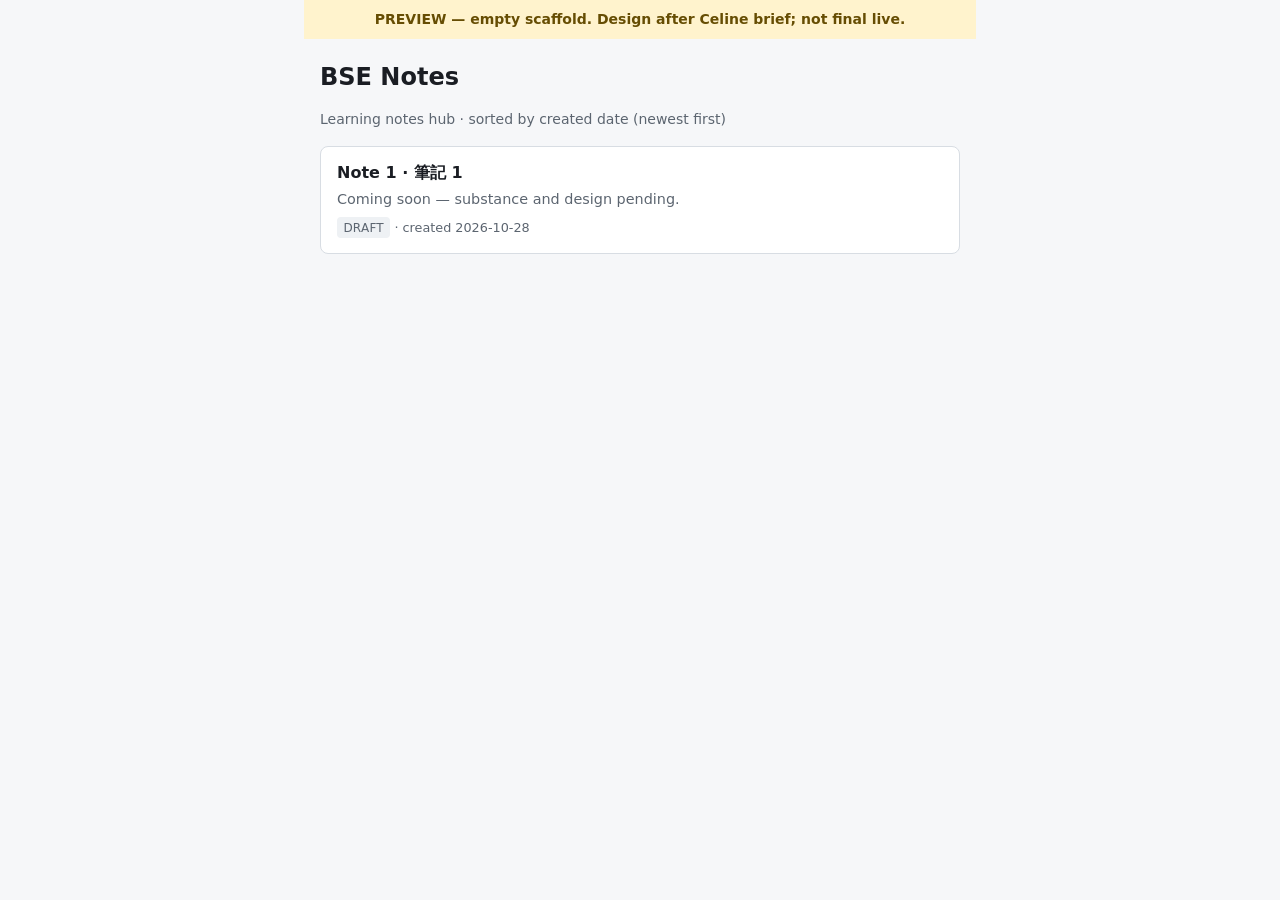
==== index.html @ 2950cb47 "chore: Pages scaffold with bans-safe public placeholders Empty hub + notes/note-01 draft. Generic pu" ====
<!DOCTYPE html>
<html lang="zh-Hant">
<head>
  <meta charset="utf-8" />
  <meta name="viewport" content="width=device-width, initial-scale=1" />
  <title>BSE Notes (PREVIEW)</title>
  <meta name="description" content="Building Services Engineering learning notes hub." />
  <meta name="robots" content="noindex,nofollow" />
  <link rel="stylesheet" href="styles.css" />
</head>
<body>
  <p class="preview-banner" role="status">PREVIEW — empty scaffold. Design after Celine brief; not final live.</p>
  <header class="site-header">
    <h1>BSE Notes</h1>
    <p class="meta">Learning notes hub · sorted by created date (newest first)</p>
  </header>
  <main>
    <ul class="note-list" id="note-list" aria-label="Notes">
      <!-- Filled from notes/manifest.json -->
    </ul>
    <p id="load-error" class="meta" hidden>Could not load notes/manifest.json.</p>
  </main>
  <script>
    (function () {
      var list = document.getElementById("note-list");
      var err = document.getElementById("load-error");
      fetch("notes/manifest.json", { cache: "no-store" })
        .then(function (r) {
          if (!r.ok) throw new Error(String(r.status));
          return r.json();
        })
        .then(function (data) {
          var notes = (data.notes || []).slice().sort(function (a, b) {
            return (b.created || "").localeCompare(a.created || "");
          });
          if (!notes.length) {
            list.innerHTML = "<li><p class=\"summary\">No notes yet.</p></li>";
            return;
          }
          list.innerHTML = notes
            .map(function (n) {
              var href = n.path || ("notes/" + n.slug + "/");
              var zh = n.titleZh ? " · " + n.titleZh : "";
              return (
                '<li><a href="' +
                href +
                '"><div class="title">' +
                (n.title || n.slug) +
                zh +
                '</div><p class="summary">' +
                (n.summary || "") +
                '</p><div class="meta-row"><span class="badge">' +
                (n.status || "draft") +
                "</span> · created " +
                (n.created || "?") +
                "</div></a></li>"
              );
            })
            .join("");
        })
        .catch(function () {
          err.hidden = false;
        });
    })();
  </script>
</body>
</html>
---- styles.css ----
/* Scaffold styles — replace when Celine hub/note brief lands. */
:root {
  color-scheme: light;
  --bg: #f6f7f9;
  --fg: #1a1d23;
  --muted: #5c6570;
  --line: #d8dde3;
  --accent: #0b6e4f;
  --banner: #fff3cd;
  --banner-fg: #664d03;
  font-family: system-ui, -apple-system, "Segoe UI", sans-serif;
  line-height: 1.5;
}
* { box-sizing: border-box; }
body {
  margin: 0;
  background: var(--bg);
  color: var(--fg);
  padding: 0 1rem 3rem;
  max-width: 42rem;
  margin-inline: auto;
}
.preview-banner {
  margin: 0 -1rem 1.25rem;
  padding: 0.55rem 1rem;
  background: var(--banner);
  color: var(--banner-fg);
  font-size: 0.875rem;
  font-weight: 600;
  text-align: center;
}
.site-header h1 { margin: 0.25rem 0; font-size: 1.5rem; }
.site-header .zh { color: var(--muted); font-weight: 500; font-size: 0.9em; }
.meta, .crumb { color: var(--muted); font-size: 0.875rem; }
.crumb a { color: var(--accent); }
.note-list { list-style: none; padding: 0; margin: 1rem 0 0; }
.note-list li {
  border: 1px solid var(--line);
  border-radius: 0.5rem;
  background: #fff;
  margin-bottom: 0.75rem;
}
.note-list a {
  display: block;
  padding: 0.9rem 1rem;
  color: inherit;
  text-decoration: none;
}
.note-list a:focus-visible {
  outline: 2px solid var(--accent);
  outline-offset: 2px;
}
.note-list .title { font-weight: 650; }
.note-list .summary { margin: 0.25rem 0 0; color: var(--muted); font-size: 0.9rem; }
.note-list .meta-row { margin-top: 0.4rem; font-size: 0.8rem; color: var(--muted); }
.badge {
  display: inline-block;
  padding: 0.1rem 0.4rem;
  border-radius: 0.25rem;
  background: #eef1f4;
  font-size: 0.75rem;
  text-transform: uppercase;
  letter-spacing: 0.02em;
}
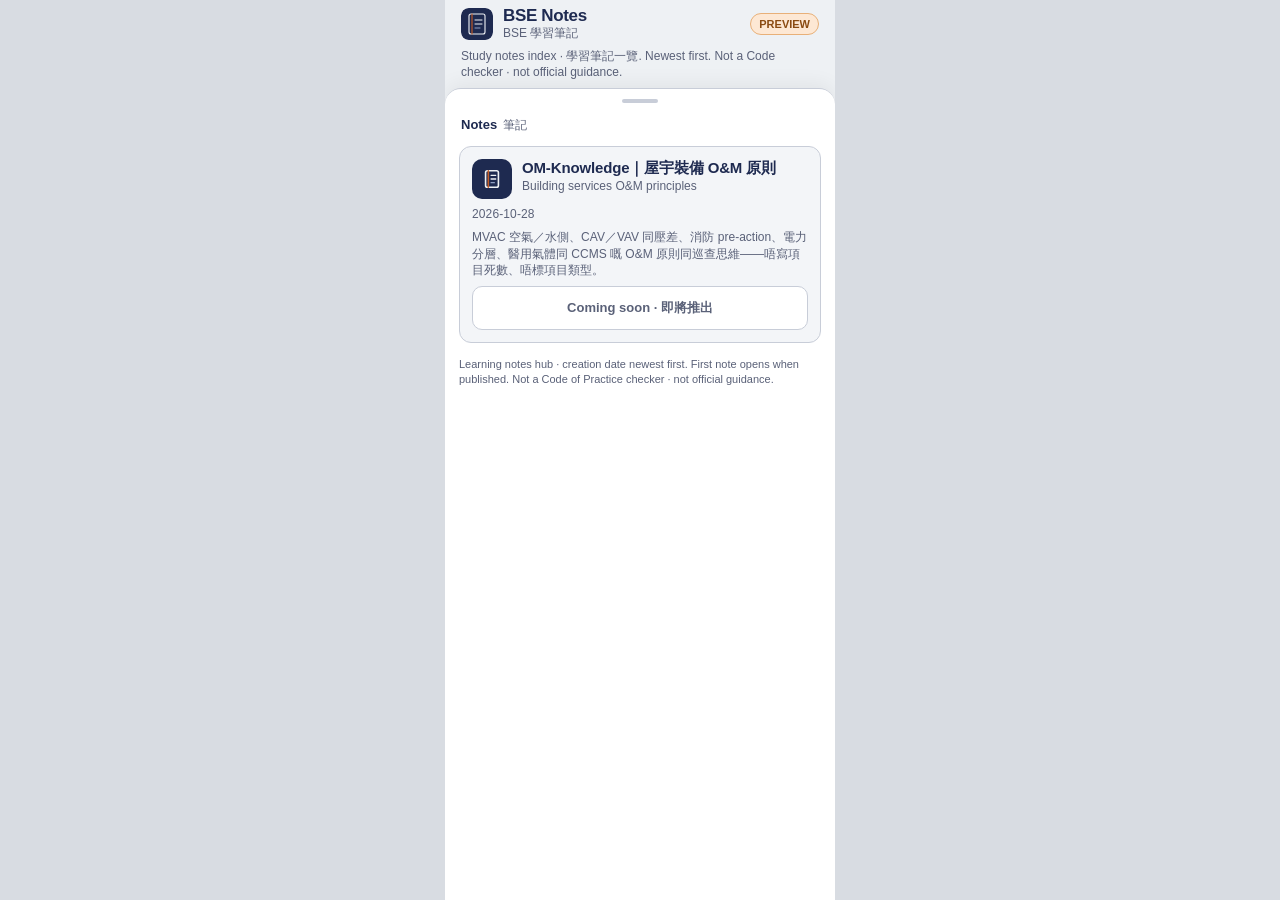
==== commit ad76e93e: "feat: hub preview from Celine brief-hub-v1 Port mockup hub-v1 to index with PREVIEW badge. First car" ====
--- a/index.html
+++ b/index.html
@@ -1,67 +1,304 @@
 <!DOCTYPE html>
-<html lang="zh-Hant">
+<html lang="en">
 <head>
   <meta charset="utf-8" />
-  <meta name="viewport" content="width=device-width, initial-scale=1" />
+  <meta name="viewport" content="width=device-width, initial-scale=1, viewport-fit=cover" />
   <title>BSE Notes (PREVIEW)</title>
-  <meta name="description" content="Building Services Engineering learning notes hub." />
+  <meta name="description" content="BSE learning notes index — learning notes hub (preview)." />
   <meta name="robots" content="noindex,nofollow" />
-  <link rel="stylesheet" href="styles.css" />
+  <style>
+    /* Tokens + type kinship with BSE Tools / psychart — do not invent a separate palette */
+    :root {
+      --canvas: #EEF1F4;
+      --panel: #FFFFFF;
+      --ink: #1E2A50;
+      --muted: #5A6178;
+      --line: #C8CDD8;
+      --accent: #C45C26;
+      --focus: #174A7C;
+      --safe-bottom: env(safe-area-inset-bottom, 0px);
+    }
+    * { box-sizing: border-box; }
+    html, body {
+      margin: 0;
+      padding: 0;
+      background: #D8DCE2;
+      color: var(--ink);
+      font-family: -apple-system, BlinkMacSystemFont, "Segoe UI", Roboto,
+        "Noto Sans TC", "PingFang TC", "Helvetica Neue", sans-serif;
+      -webkit-text-size-adjust: 100%;
+    }
+    /* Primary canvas = iPhone 13 CSS frame (same as tools hub / psychart .phone) */
+    .phone {
+      width: 390px;
+      max-width: 100vw;
+      min-height: 844px;
+      height: 100dvh;
+      max-height: 100dvh;
+      margin: 0 auto;
+      background: var(--canvas);
+      display: flex;
+      flex-direction: column;
+      overflow: hidden;
+      position: relative;
+    }
+    @media (max-width: 430px) {
+      .phone { width: 100%; min-height: 100dvh; }
+    }
+
+    header.appbar {
+      flex: 0 0 auto;
+      padding: 6px 16px 4px;
+      display: flex;
+      align-items: center;
+      gap: 10px;
+    }
+    header.appbar img.mark {
+      width: 32px;
+      height: 32px;
+      border-radius: 8px;
+      flex: 0 0 auto;
+    }
+    header.appbar .titles { min-width: 0; flex: 1 1 auto; }
+    header.appbar h1 {
+      margin: 0;
+      font-size: 17px;
+      font-weight: 700;
+      letter-spacing: -0.02em;
+      line-height: 1.2;
+    }
+    header.appbar .sub {
+      font-size: 12px;
+      color: var(--muted);
+      font-weight: 500;
+      line-height: 1.3;
+      overflow-wrap: anywhere;
+    }
+    .badge {
+      font-size: 11px;
+      font-weight: 700;
+      color: #8a4b12;
+      background: #fde8d4;
+      border: 1px solid #e8b078;
+      border-radius: 999px;
+      padding: 4px 8px;
+      white-space: nowrap;
+      flex: 0 0 auto;
+    }
+
+    .intro {
+      margin: 0;
+      padding: 2px 16px 8px;
+      font-size: 12px;
+      color: var(--muted);
+      line-height: 1.35;
+      overflow-wrap: anywhere;
+    }
+
+    .sheet {
+      flex: 1 1 auto;
+      min-height: 0;
+      background: var(--panel);
+      border-radius: 16px 16px 0 0;
+      box-shadow: 0 -4px 20px rgba(0, 0, 0, 0.06);
+      border-top: 1px solid var(--line);
+      padding: 10px 14px calc(12px + var(--safe-bottom));
+      overflow-y: auto;
+      -webkit-overflow-scrolling: touch;
+      display: flex;
+      flex-direction: column;
+      gap: 10px;
+    }
+    .grab {
+      width: 36px;
+      height: 4px;
+      border-radius: 999px;
+      background: var(--line);
+      margin: 0 auto 4px;
+    }
+    .section-label {
+      display: flex;
+      align-items: baseline;
+      gap: 6px;
+      padding: 0 2px 2px;
+    }
+    .section-label .en {
+      font-size: 13px;
+      font-weight: 700;
+    }
+    .section-label .zh {
+      font-size: 12px;
+      color: var(--muted);
+      font-weight: 500;
+    }
+
+    .cards {
+      display: flex;
+      flex-direction: column;
+      gap: 10px;
+    }
+
+    .card {
+      background: #FAFBFC;
+      border: 1px solid var(--line);
+      border-radius: 12px;
+      padding: 12px;
+      display: flex;
+      flex-direction: column;
+      gap: 8px;
+      text-decoration: none;
+      color: inherit;
+    }
+    .card.soon {
+      background: #F3F5F8;
+    }
+    .card-top {
+      display: flex;
+      align-items: flex-start;
+      gap: 10px;
+    }
+    .card-icon {
+      width: 40px;
+      height: 40px;
+      border-radius: 10px;
+      flex: 0 0 auto;
+      background: var(--ink);
+      display: flex;
+      align-items: center;
+      justify-content: center;
+    }
+    .card-icon svg {
+      width: 22px;
+      height: 22px;
+      display: block;
+    }
+    .card-titles { min-width: 0; flex: 1 1 auto; }
+    .card-titles .en {
+      display: block;
+      font-size: 15px;
+      font-weight: 700;
+      letter-spacing: -0.01em;
+      line-height: 1.25;
+      overflow-wrap: anywhere;
+    }
+    .card-titles .zh {
+      display: block;
+      font-size: 12px;
+      color: var(--muted);
+      font-weight: 500;
+      margin-top: 1px;
+      line-height: 1.3;
+      overflow-wrap: anywhere;
+      word-break: keep-all;
+    }
+    .card-date {
+      margin: 0;
+      font-size: 12px;
+      color: var(--muted);
+      font-weight: 500;
+      font-variant-numeric: tabular-nums;
+      letter-spacing: 0.01em;
+    }
+    .purpose {
+      margin: 0;
+      font-size: 12px;
+      color: var(--muted);
+      line-height: 1.35;
+      overflow-wrap: anywhere;
+    }
+    .purpose .zh-line {
+      display: block;
+      margin-top: 2px;
+      font-size: 11px;
+      overflow-wrap: anywhere;
+      word-break: keep-all;
+    }
+
+    .cta {
+      display: inline-flex;
+      align-items: center;
+      justify-content: center;
+      min-height: 44px;
+      min-width: 44px;
+      padding: 0 10px;
+      border-radius: 10px;
+      font-size: 13px;
+      font-weight: 600;
+      border: 1px solid var(--ink);
+      background: var(--ink);
+      color: #fff;
+      align-self: stretch;
+      text-align: center;
+    }
+    .cta:focus-visible {
+      outline: 3px solid var(--focus);
+      outline-offset: 2px;
+    }
+    .cta.soon {
+      background: var(--panel);
+      color: var(--muted);
+      border-color: var(--line);
+      font-weight: 600;
+      cursor: default;
+      pointer-events: none;
+    }
+
+    .demo-note {
+      margin: 4px 0 0;
+      font-size: 11px;
+      color: var(--muted);
+      line-height: 1.35;
+      overflow-wrap: anywhere;
+    }
+  </style>
 </head>
 <body>
-  <p class="preview-banner" role="status">PREVIEW — empty scaffold. Design after Celine brief; not final live.</p>
-  <header class="site-header">
-    <h1>BSE Notes</h1>
-    <p class="meta">Learning notes hub · sorted by created date (newest first)</p>
-  </header>
-  <main>
-    <ul class="note-list" id="note-list" aria-label="Notes">
-      <!-- Filled from notes/manifest.json -->
-    </ul>
-    <p id="load-error" class="meta" hidden>Could not load notes/manifest.json.</p>
-  </main>
-  <script>
-    (function () {
-      var list = document.getElementById("note-list");
-      var err = document.getElementById("load-error");
-      fetch("notes/manifest.json", { cache: "no-store" })
-        .then(function (r) {
-          if (!r.ok) throw new Error(String(r.status));
-          return r.json();
-        })
-        .then(function (data) {
-          var notes = (data.notes || []).slice().sort(function (a, b) {
-            return (b.created || "").localeCompare(a.created || "");
-          });
-          if (!notes.length) {
-            list.innerHTML = "<li><p class=\"summary\">No notes yet.</p></li>";
-            return;
-          }
-          list.innerHTML = notes
-            .map(function (n) {
-              var href = n.path || ("notes/" + n.slug + "/");
-              var zh = n.titleZh ? " · " + n.titleZh : "";
-              return (
-                '<li><a href="' +
-                href +
-                '"><div class="title">' +
-                (n.title || n.slug) +
-                zh +
-                '</div><p class="summary">' +
-                (n.summary || "") +
-                '</p><div class="meta-row"><span class="badge">' +
-                (n.status || "draft") +
-                "</span> · created " +
-                (n.created || "?") +
-                "</div></a></li>"
-              );
-            })
-            .join("");
-        })
-        .catch(function () {
-          err.hidden = false;
-        });
-    })();
-  </script>
+  <div class="phone" id="app">
+    <header class="appbar">
+      <img class="mark" src="logos/bse-notes.svg" alt="" width="32" height="32" />
+      <div class="titles">
+        <h1>BSE Notes</h1>
+        <div class="sub">BSE 學習筆記</div>
+      </div>
+      <span class="badge">PREVIEW</span>
+    </header>
+    <p class="intro">Study notes index · 學習筆記一覽. Newest first. Not a Code checker · not official guidance.</p>
+
+    <section class="sheet" aria-label="Notes">
+      <div class="grab" aria-hidden="true"></div>
+      <div class="section-label">
+        <span class="en">Notes</span>
+        <span class="zh">筆記</span>
+      </div>
+
+      <div class="cards">
+        <!-- D1 Coming soon — Justin locked title A; hub preview -->
+        <div class="card soon" aria-label="OM-Knowledge building services O and M principles coming soon">
+          <div class="card-top">
+            <div class="card-icon" aria-hidden="true">
+              <svg viewBox="0 0 24 24" fill="none" xmlns="http://www.w3.org/2000/svg">
+                <rect x="5" y="3" width="14" height="18" rx="2" stroke="#EEF1F4" stroke-width="1.75"/>
+                <line x1="8" y1="3" x2="8" y2="21" stroke="#C45C26" stroke-width="1.75" stroke-linecap="round"/>
+                <line x1="11" y1="8" x2="16" y2="8" stroke="#EEF1F4" stroke-width="1.5" stroke-linecap="round"/>
+                <line x1="11" y1="12" x2="16" y2="12" stroke="#EEF1F4" stroke-width="1.5" stroke-linecap="round"/>
+                <line x1="11" y1="16" x2="14.5" y2="16" stroke="#90A0C4" stroke-width="1.5" stroke-linecap="round"/>
+              </svg>
+            </div>
+            <div class="card-titles">
+              <span class="en">OM-Knowledge｜屋宇裝備 O&amp;M 原則</span>
+              <span class="zh">Building services O&amp;M principles</span>
+            </div>
+          </div>
+          <p class="card-date">2026-10-28</p>
+          <p class="purpose">
+            MVAC 空氣／水側、CAV／VAV 同壓差、消防 pre-action、電力分層、醫用氣體同 CCMS 嘅 O&amp;M 原則同巡查思維——唔寫項目死數、唔標項目類型。
+          </p>
+          <span class="cta soon">Coming soon · 即將推出</span>
+        </div>
+      </div>
+
+      <p class="demo-note">Learning notes hub · creation date newest first. First note opens when published. Not a Code of Practice checker · not official guidance.</p>
+    </section>
+  </div>
 </body>
 </html>
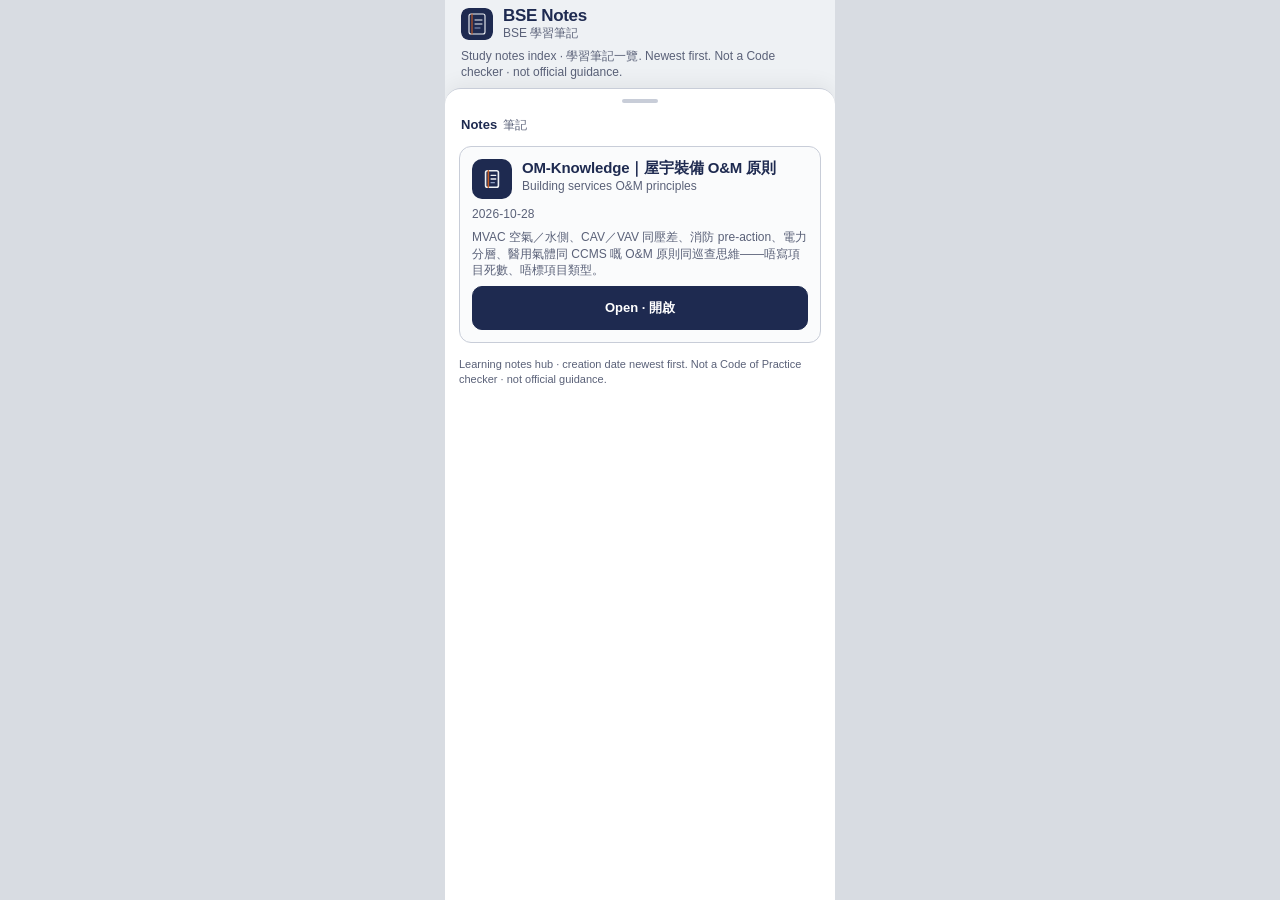
==== commit 3a0f3fea: "feat: publish the hub and OM-Knowledge note Drop preview badges, title suffixes, and the coming-soon" ====
--- a/index.html
+++ b/index.html
@@ -3,9 +3,8 @@
 <head>
   <meta charset="utf-8" />
   <meta name="viewport" content="width=device-width, initial-scale=1, viewport-fit=cover" />
-  <title>BSE Notes (PREVIEW)</title>
-  <meta name="description" content="BSE learning notes index — learning notes hub (preview)." />
-  <meta name="robots" content="noindex,nofollow" />
+  <title>BSE Notes</title>
+  <meta name="description" content="BSE learning notes index — learning notes hub." />
   <style>
     /* Tokens + type kinship with BSE Tools / psychart — do not invent a separate palette */
     :root {
@@ -74,16 +73,9 @@
       line-height: 1.3;
       overflow-wrap: anywhere;
     }
-    .badge {
-      font-size: 11px;
-      font-weight: 700;
-      color: #8a4b12;
-      background: #fde8d4;
-      border: 1px solid #e8b078;
-      border-radius: 999px;
-      padding: 4px 8px;
-      white-space: nowrap;
-      flex: 0 0 auto;
+    .card:focus-visible {
+      outline: 3px solid var(--focus);
+      outline-offset: 2px;
     }
 
     .intro {
@@ -260,7 +252,6 @@
         <h1>BSE Notes</h1>
         <div class="sub">BSE 學習筆記</div>
       </div>
-      <span class="badge">PREVIEW</span>
     </header>
     <p class="intro">Study notes index · 學習筆記一覽. Newest first. Not a Code checker · not official guidance.</p>
 
@@ -272,8 +263,7 @@
       </div>
 
       <div class="cards">
-        <!-- D1 Coming soon — Justin locked title A; hub preview -->
-        <div class="card soon" aria-label="OM-Knowledge building services O and M principles coming soon">
+        <a class="card" href="notes/om-knowledge/">
           <div class="card-top">
             <div class="card-icon" aria-hidden="true">
               <svg viewBox="0 0 24 24" fill="none" xmlns="http://www.w3.org/2000/svg">
@@ -293,11 +283,11 @@
           <p class="purpose">
             MVAC 空氣／水側、CAV／VAV 同壓差、消防 pre-action、電力分層、醫用氣體同 CCMS 嘅 O&amp;M 原則同巡查思維——唔寫項目死數、唔標項目類型。
           </p>
-          <span class="cta soon">Coming soon · 即將推出</span>
-        </div>
+          <span class="cta">Open · 開啟</span>
+        </a>
       </div>
 
-      <p class="demo-note">Learning notes hub · creation date newest first. First note opens when published. Not a Code of Practice checker · not official guidance.</p>
+      <p class="demo-note">Learning notes hub · creation date newest first. Not a Code of Practice checker · not official guidance.</p>
     </section>
   </div>
 </body>
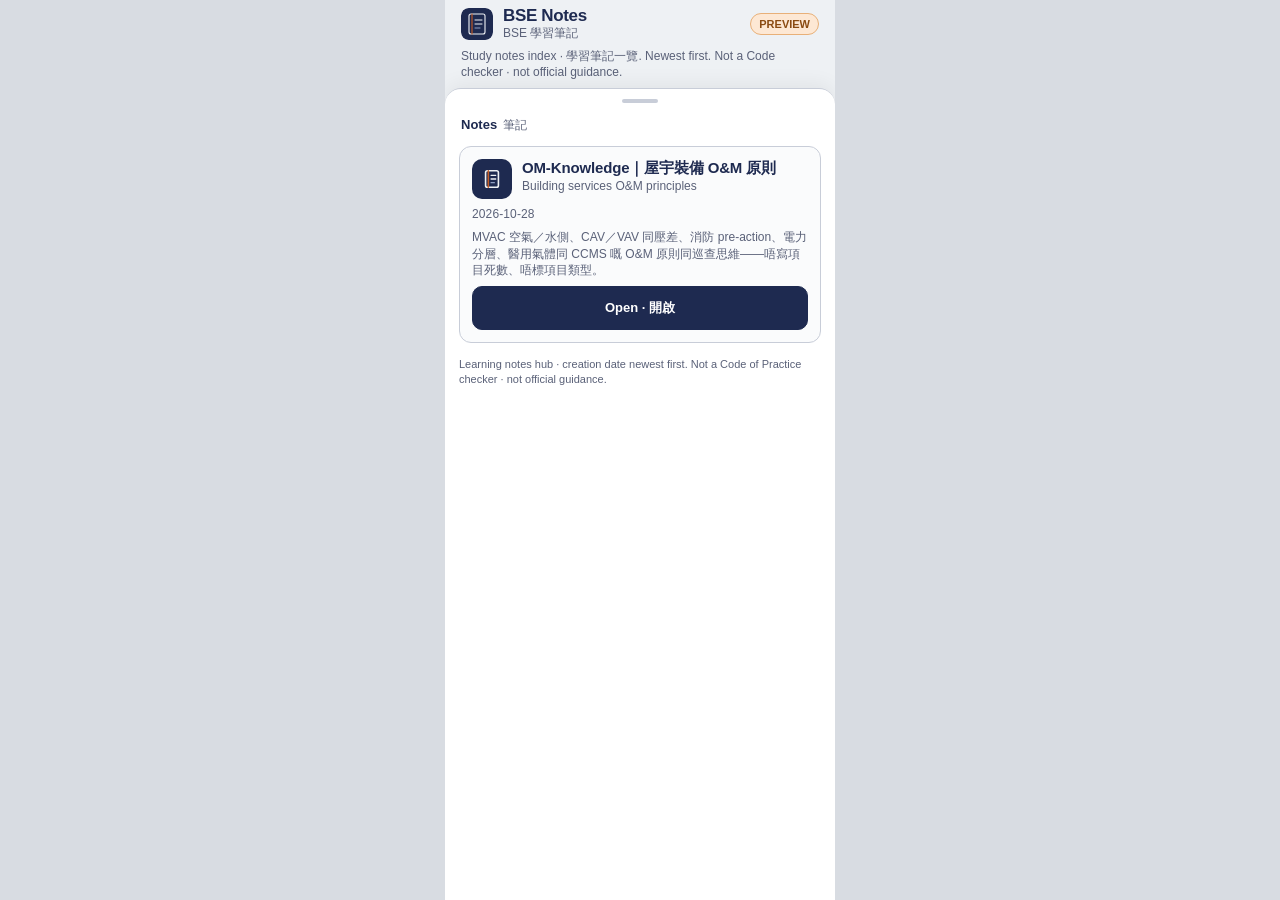
==== commit 85bd8228: "feat(preview): ship OM-Knowledge web v4 with PREVIEW chrome Replace notes/om-knowledge with Celine v" ====
--- a/index.html
+++ b/index.html
@@ -3,8 +3,9 @@
 <head>
   <meta charset="utf-8" />
   <meta name="viewport" content="width=device-width, initial-scale=1, viewport-fit=cover" />
-  <title>BSE Notes</title>
-  <meta name="description" content="BSE learning notes index — learning notes hub." />
+  <title>BSE Notes (PREVIEW)</title>
+  <meta name="description" content="BSE learning notes index — learning notes hub (preview)." />
+  <meta name="robots" content="noindex,nofollow" />
   <style>
     /* Tokens + type kinship with BSE Tools / psychart — do not invent a separate palette */
     :root {
@@ -72,6 +73,17 @@
       font-weight: 500;
       line-height: 1.3;
       overflow-wrap: anywhere;
+    }
+    .badge {
+      font-size: 11px;
+      font-weight: 700;
+      color: #8a4b12;
+      background: #fde8d4;
+      border: 1px solid #e8b078;
+      border-radius: 999px;
+      padding: 4px 8px;
+      white-space: nowrap;
+      flex: 0 0 auto;
     }
     .card:focus-visible {
       outline: 3px solid var(--focus);
@@ -252,6 +264,7 @@
         <h1>BSE Notes</h1>
         <div class="sub">BSE 學習筆記</div>
       </div>
+      <span class="badge">PREVIEW</span>
     </header>
     <p class="intro">Study notes index · 學習筆記一覽. Newest first. Not a Code checker · not official guidance.</p>
 
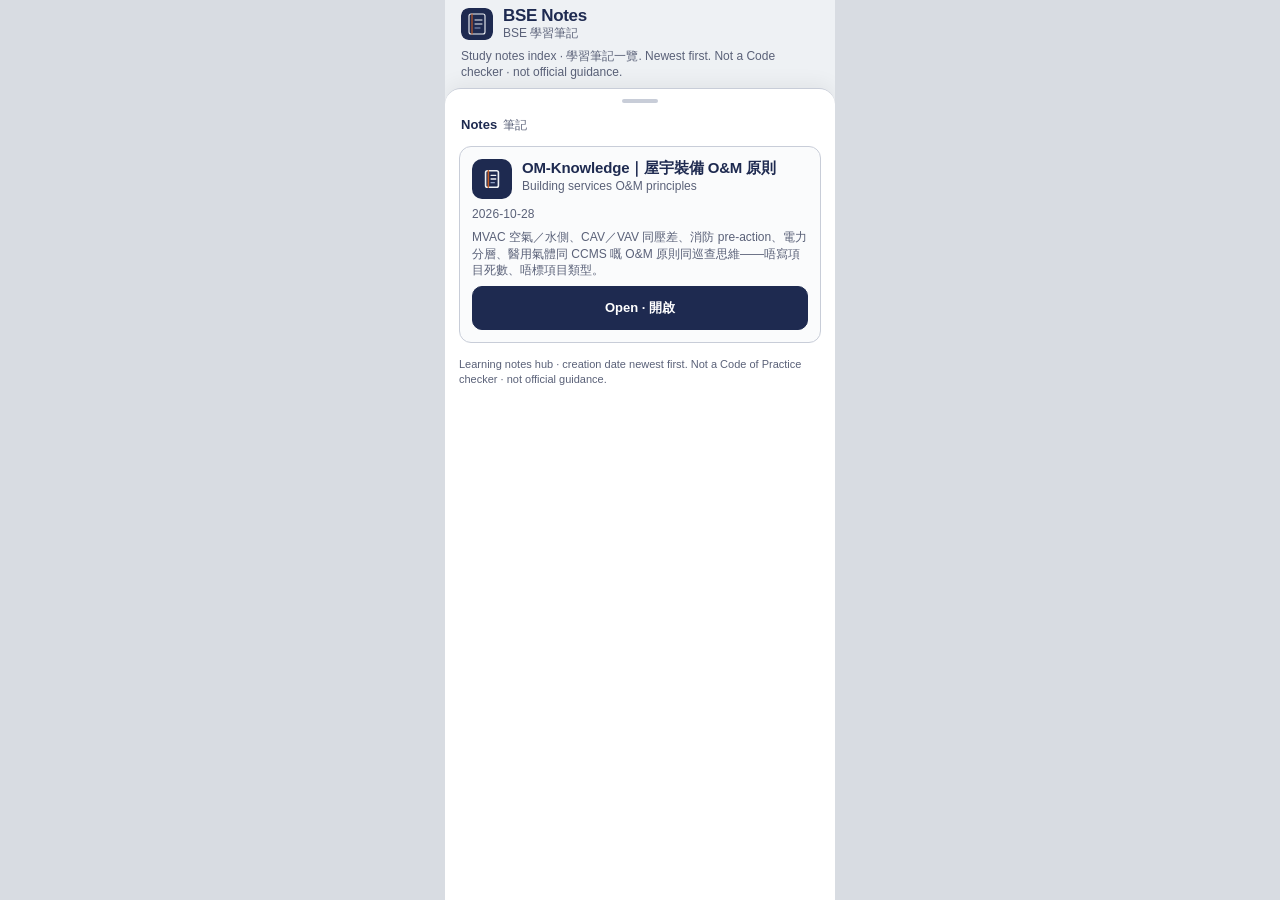
==== commit f389d2c8: "chore(live): publish OM-Knowledge web v4 — remove PREVIEW chrome - Hub and note: drop PREVIEW badge," ====
--- a/index.html
+++ b/index.html
@@ -3,9 +3,8 @@
 <head>
   <meta charset="utf-8" />
   <meta name="viewport" content="width=device-width, initial-scale=1, viewport-fit=cover" />
-  <title>BSE Notes (PREVIEW)</title>
-  <meta name="description" content="BSE learning notes index — learning notes hub (preview)." />
-  <meta name="robots" content="noindex,nofollow" />
+  <title>BSE Notes</title>
+  <meta name="description" content="BSE learning notes index — learning notes hub." />
   <style>
     /* Tokens + type kinship with BSE Tools / psychart — do not invent a separate palette */
     :root {
@@ -264,7 +263,6 @@
         <h1>BSE Notes</h1>
         <div class="sub">BSE 學習筆記</div>
       </div>
-      <span class="badge">PREVIEW</span>
     </header>
     <p class="intro">Study notes index · 學習筆記一覽. Newest first. Not a Code checker · not official guidance.</p>
 
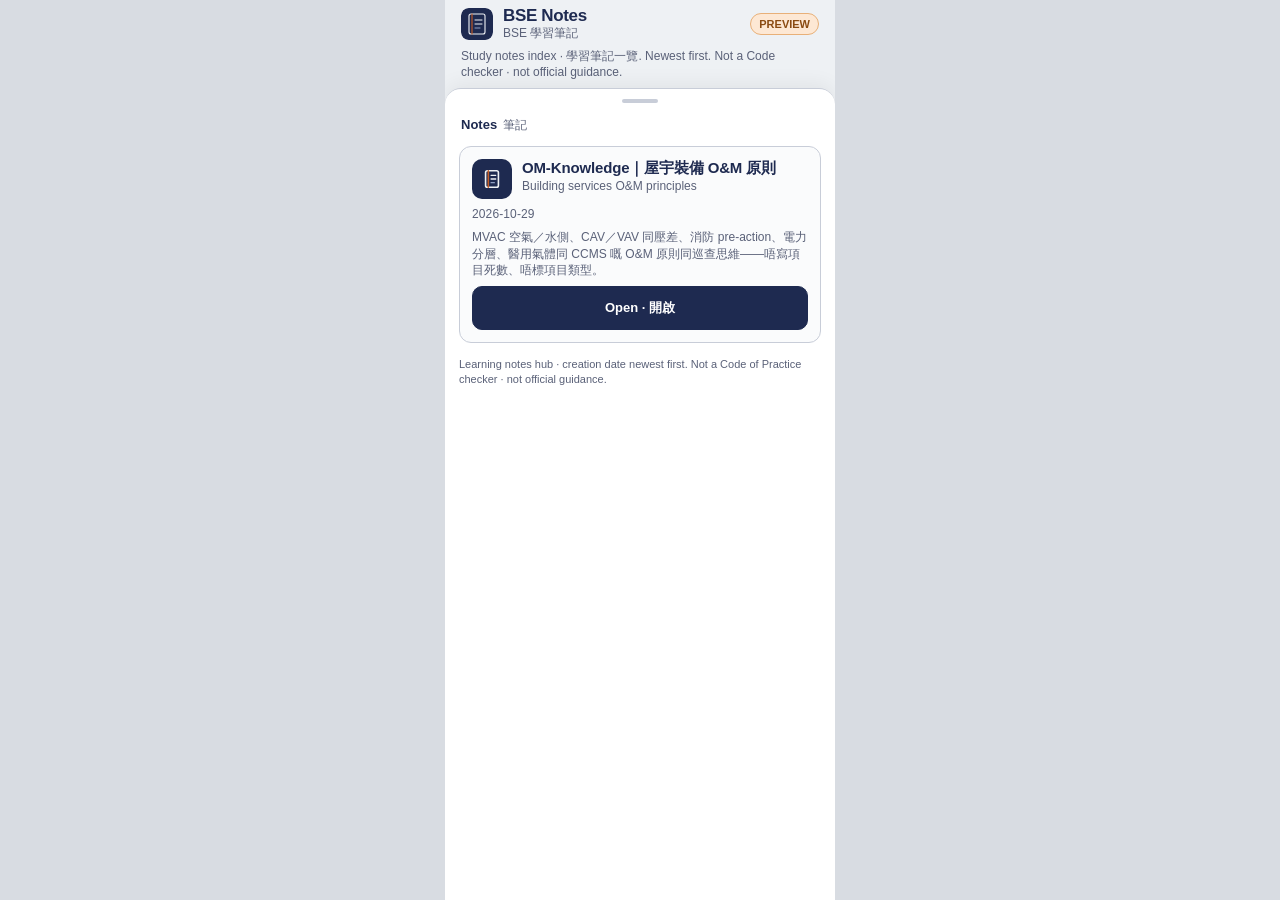
==== commit 9efd70fc: "preview(om-knowledge): ship web-v5 on preview branch Replace note HTML and diagram set from approved" ====
--- a/index.html
+++ b/index.html
@@ -3,8 +3,9 @@
 <head>
   <meta charset="utf-8" />
   <meta name="viewport" content="width=device-width, initial-scale=1, viewport-fit=cover" />
-  <title>BSE Notes</title>
-  <meta name="description" content="BSE learning notes index — learning notes hub." />
+  <title>BSE Notes (PREVIEW)</title>
+  <meta name="description" content="BSE learning notes index — learning notes hub (preview)." />
+  <meta name="robots" content="noindex,nofollow" />
   <style>
     /* Tokens + type kinship with BSE Tools / psychart — do not invent a separate palette */
     :root {
@@ -263,6 +264,7 @@
         <h1>BSE Notes</h1>
         <div class="sub">BSE 學習筆記</div>
       </div>
+      <span class="badge">PREVIEW</span>
     </header>
     <p class="intro">Study notes index · 學習筆記一覽. Newest first. Not a Code checker · not official guidance.</p>
 
@@ -290,7 +292,7 @@
               <span class="zh">Building services O&amp;M principles</span>
             </div>
           </div>
-          <p class="card-date">2026-10-28</p>
+          <p class="card-date">2026-10-29</p>
           <p class="purpose">
             MVAC 空氣／水側、CAV／VAV 同壓差、消防 pre-action、電力分層、醫用氣體同 CCMS 嘅 O&amp;M 原則同巡查思維——唔寫項目死數、唔標項目類型。
           </p>
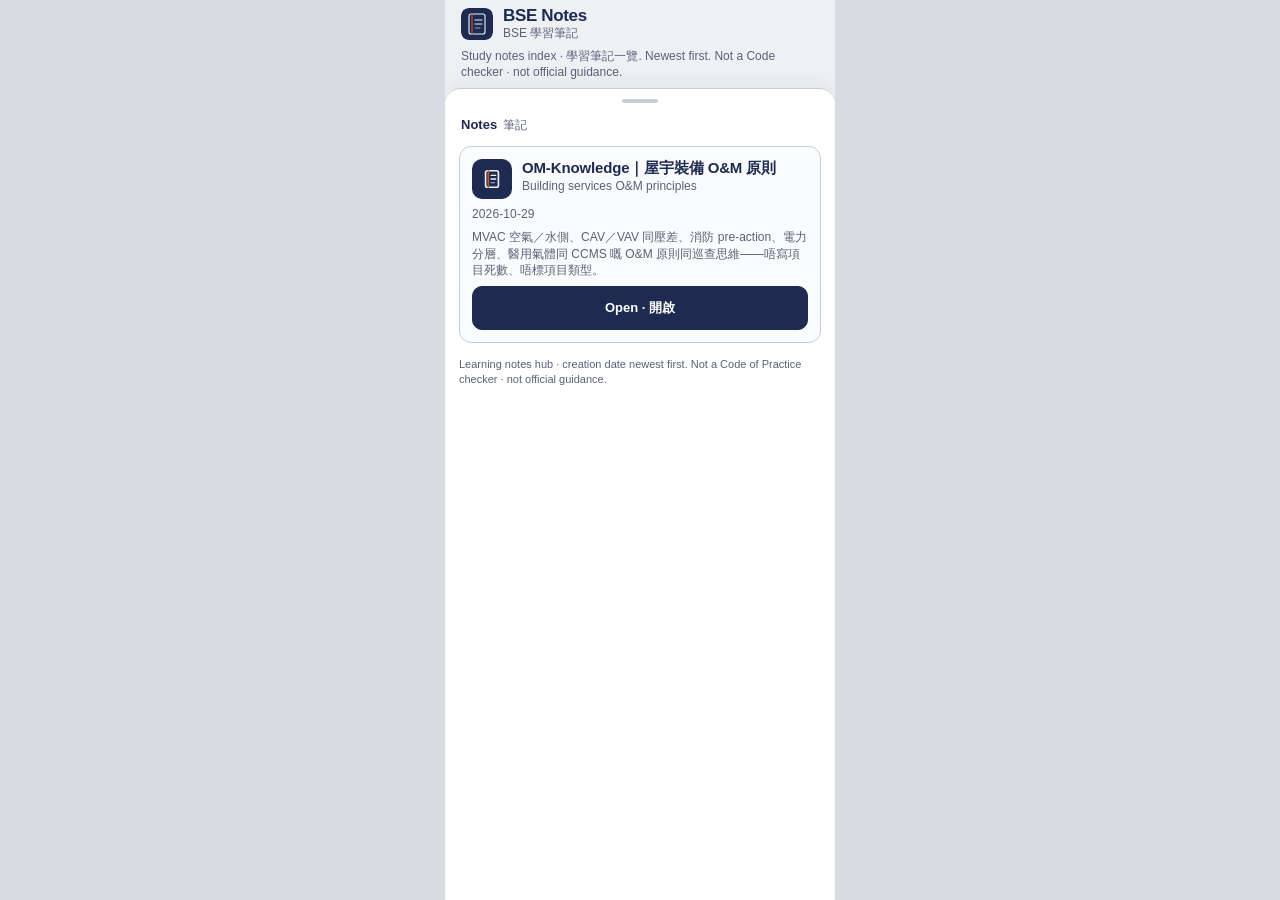
==== commit 93e26445: "chore(live): drop PREVIEW chrome for OM-Knowledge web-v5 go-live Remove preview title/badge/noindex " ====
--- a/index.html
+++ b/index.html
@@ -3,9 +3,8 @@
 <head>
   <meta charset="utf-8" />
   <meta name="viewport" content="width=device-width, initial-scale=1, viewport-fit=cover" />
-  <title>BSE Notes (PREVIEW)</title>
-  <meta name="description" content="BSE learning notes index — learning notes hub (preview)." />
-  <meta name="robots" content="noindex,nofollow" />
+  <title>BSE Notes</title>
+  <meta name="description" content="BSE learning notes index — learning notes hub." />
   <style>
     /* Tokens + type kinship with BSE Tools / psychart — do not invent a separate palette */
     :root {
@@ -264,7 +263,6 @@
         <h1>BSE Notes</h1>
         <div class="sub">BSE 學習筆記</div>
       </div>
-      <span class="badge">PREVIEW</span>
     </header>
     <p class="intro">Study notes index · 學習筆記一覽. Newest first. Not a Code checker · not official guidance.</p>
 
